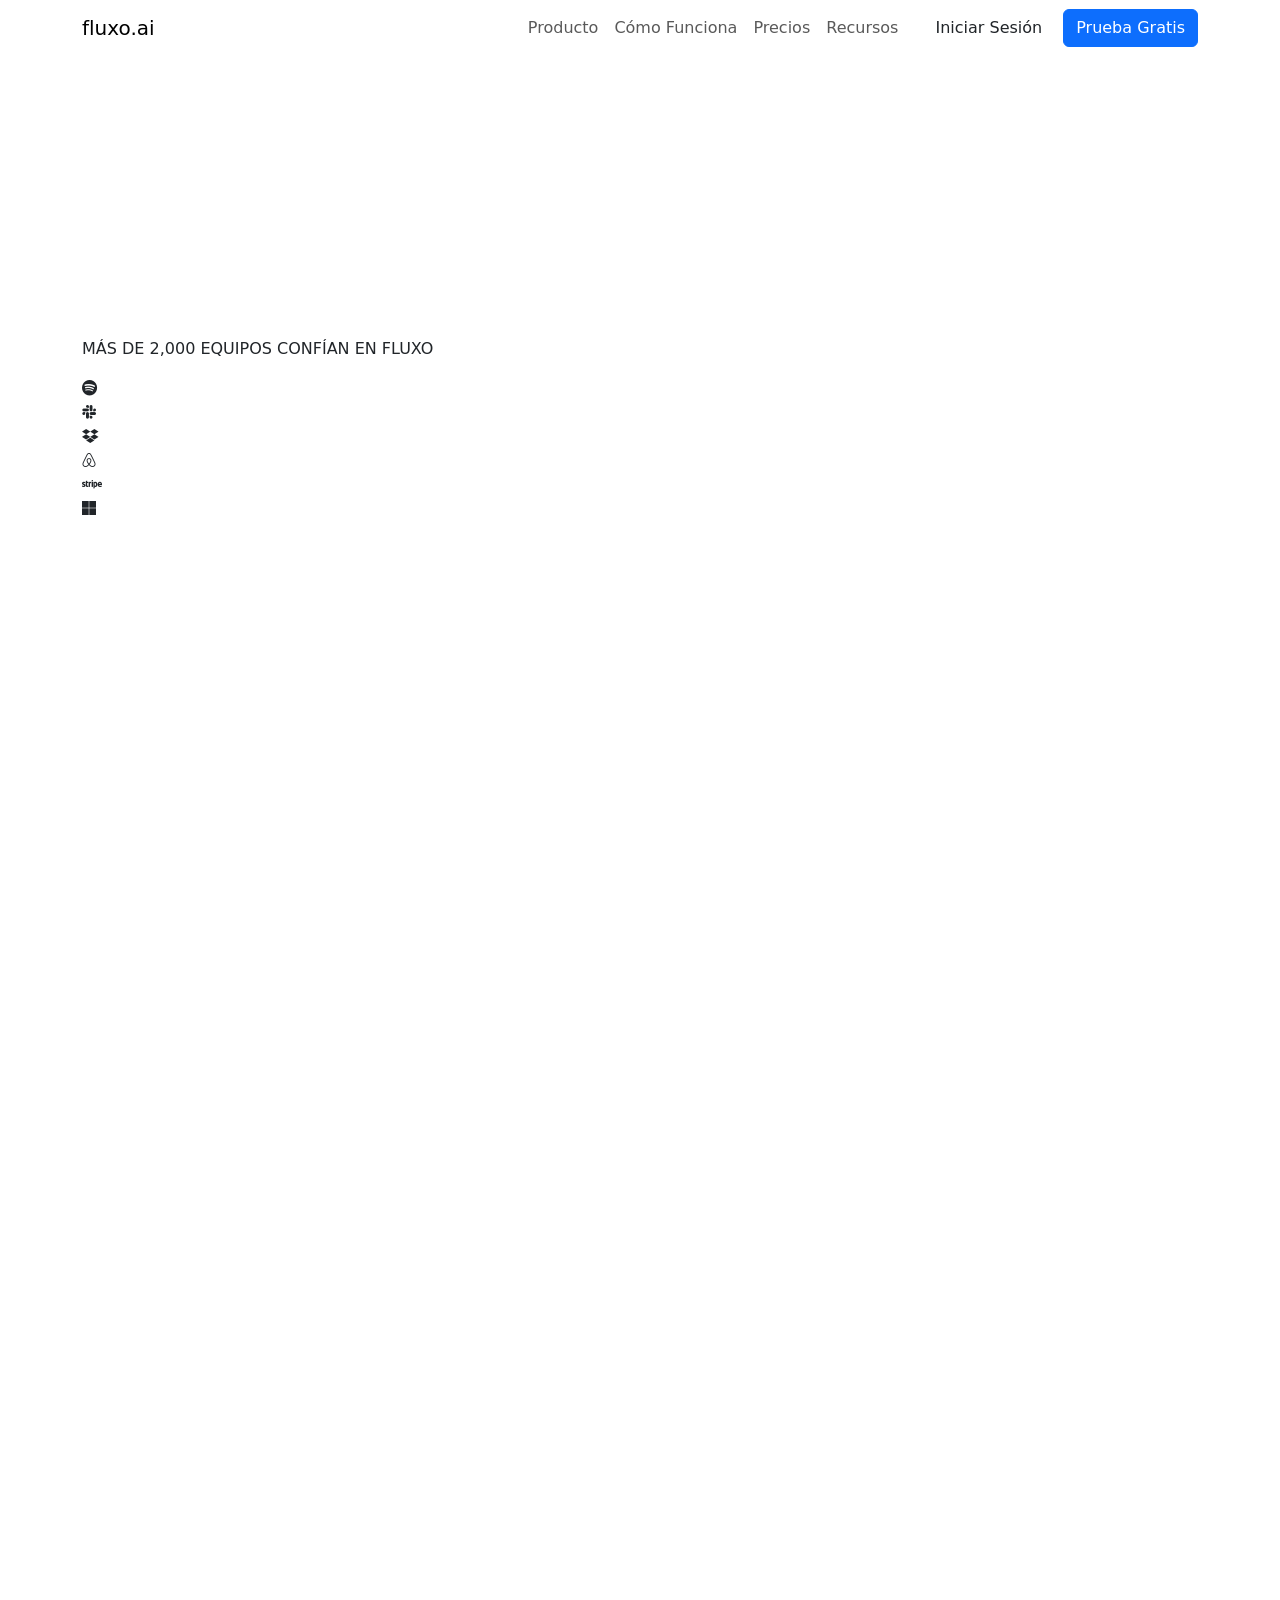
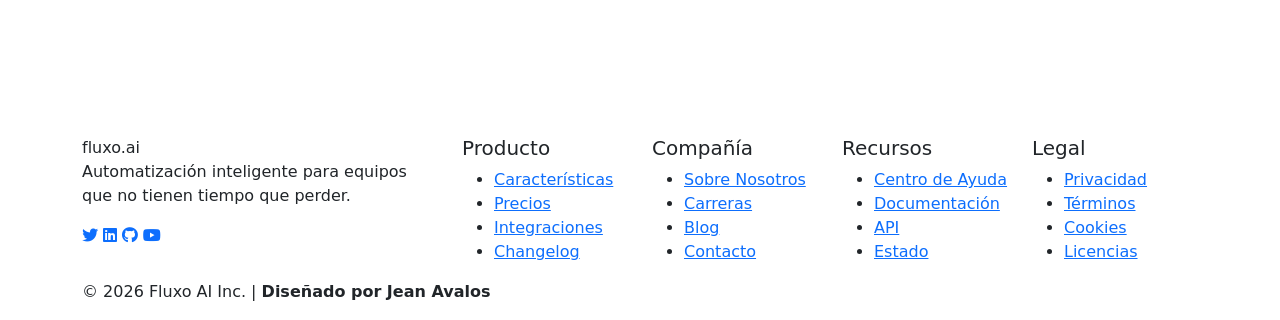
==== index.html @ 068a104c "Add files via upload" ====
<!DOCTYPE html>
<html lang="es">
<head>
    <meta charset="UTF-8">
    <meta name="viewport" content="width=device-width, initial-scale=1.0">
    <title>Fluxo AI | Automatiza tu Flujo de Trabajo con IA</title>
    
    <link rel="icon" type="image/svg+xml" href="data:image/svg+xml,<svg xmlns='http://www.w3.org/2000/svg' viewBox='0 0 100 100'><text y='.9em' font-size='90'>⚡</text></svg>">
    
    <link href="https://cdn.jsdelivr.net/npm/bootstrap@5.3.0/dist/css/bootstrap.min.css" rel="stylesheet">
    <link href="https://fonts.googleapis.com/css2?family=Inter:wght@300;400;500;600;700;800;900&display=swap" rel="stylesheet">
    <link rel="stylesheet" href="https://cdnjs.cloudflare.com/ajax/libs/font-awesome/6.4.0/css/all.min.css">
    <link href="https://unpkg.com/aos@2.3.1/dist/aos.css" rel="stylesheet">
    <link rel="stylesheet" href="css/style.css">
</head>
<body>

    <!-- Preloader -->
    <div id="preloader">
        <div class="loader-content">
            <div class="spinner"></div>
        </div>
    </div>

    <!-- Navbar -->
    <nav class="navbar navbar-expand-lg fixed-top" id="mainNav">
        <div class="container">
            <a class="navbar-brand" href="index.html">
                <span class="brand-text">fluxo</span><span class="brand-accent">.ai</span>
            </a>
            <button class="navbar-toggler" type="button" data-bs-toggle="collapse" data-bs-target="#navbarNav">
                <span class="navbar-toggler-icon"></span>
            </button>
            <div class="collapse navbar-collapse" id="navbarNav">
                <ul class="navbar-nav ms-auto align-items-lg-center">
                    <li class="nav-item"><a class="nav-link" href="#features">Producto</a></li>
                    <li class="nav-item"><a class="nav-link" href="#how-it-works">Cómo Funciona</a></li>
                    <li class="nav-item"><a class="nav-link" href="precios.html">Precios</a></li>
                    <li class="nav-item"><a class="nav-link" href="recursos.html">Recursos</a></li>
                    <li class="nav-item ms-lg-3">
                        <a class="btn btn-outline" href="#">Iniciar Sesión</a>
                    </li>
                    <li class="nav-item ms-2">
                        <a class="btn btn-primary" href="#">Prueba Gratis</a>
                    </li>
                </ul>
            </div>
        </div>
    </nav>

    <!-- Hero Section -->
    <header class="hero-section">
        <div class="container">
            <div class="row justify-content-center">
                <div class="col-lg-10 text-center">
                    <div class="badge-pill mb-4" data-aos="fade-down">
                        <i class="fas fa-sparkles me-2"></i>
                        NUEVO: Integración con ChatGPT-5
                    </div>
                    <h1 class="hero-title" data-aos="fade-up" data-aos-delay="100">
                        Tu equipo, sincronizado<br>
                        <span class="gradient-text">por Inteligencia Artificial</span>
                    </h1>
                    <p class="hero-subtitle" data-aos="fade-up" data-aos-delay="200">
                        Fluxo centraliza tus herramientas, automatiza tareas repetitivas y libera el potencial de tu equipo. Diseñado bajo el estándar de <strong>Jean Avalos</strong>.
                    </p>
                    <div class="hero-cta" data-aos="fade-up" data-aos-delay="300">
                        <a href="#" class="btn btn-primary btn-lg">
                            Prueba Gratis 14 Días
                            <i class="fas fa-arrow-right ms-2"></i>
                        </a>
                        <a href="#" class="btn btn-outline-light btn-lg ms-3">
                            <i class="fas fa-play-circle me-2"></i>
                            Ver Demo
                        </a>
                    </div>
                    
                    <!-- Dashboard Preview -->
                    <div class="dashboard-preview" data-aos="fade-up" data-aos-delay="400">
                        <div class="preview-wrapper">
                            <img src="https://images.unsplash.com/photo-1551288049-bebda4e38f71?w=1200&h=700&fit=crop" alt="Dashboard Preview" class="img-fluid">
                            <div class="preview-overlay">
                                <div class="preview-stats">
                                    <div class="stat-item" data-aos="fade-right" data-aos-delay="600">
                                        <i class="fas fa-chart-line"></i>
                                        <span>+247% Productividad</span>
                                    </div>
                                    <div class="stat-item" data-aos="fade-left" data-aos-delay="700">
                                        <i class="fas fa-clock"></i>
                                        <span>15h/semana ahorradas</span>
                                    </div>
                                </div>
                            </div>
                        </div>
                    </div>
                </div>
            </div>
        </div>
    </header>

    <!-- Trust Section -->
    <section class="trust-section">
        <div class="container">
            <p class="trust-text">MÁS DE 2,000 EQUIPOS CONFÍAN EN FLUXO</p>
            <div class="brands-grid">
                <div class="brand-item"><i class="fab fa-spotify"></i></div>
                <div class="brand-item"><i class="fab fa-slack"></i></div>
                <div class="brand-item"><i class="fab fa-dropbox"></i></div>
                <div class="brand-item"><i class="fab fa-airbnb"></i></div>
                <div class="brand-item"><i class="fab fa-stripe"></i></div>
                <div class="brand-item"><i class="fab fa-microsoft"></i></div>
            </div>
        </div>
    </section>

    <!-- Features Section -->
    <section class="features-section" id="features">
        <div class="container">
            <div class="section-header text-center">
                <div class="badge-pill mb-3" data-aos="fade-down">
                    <i class="fas fa-bolt me-2"></i>
                    CARACTERÍSTICAS
                </div>
                <h2 class="section-title" data-aos="fade-up">
                    Todo lo que necesitas para<br>
                    <span class="gradient-text">automatizar tu flujo de trabajo</span>
                </h2>
                <p class="section-subtitle" data-aos="fade-up" data-aos-delay="100">
                    Herramientas poderosas diseñadas para equipos modernos
                </p>
            </div>

            <div class="row g-4 mt-5">
                <div class="col-lg-4 col-md-6" data-aos="fade-up" data-aos-delay="100">
                    <div class="feature-card">
                        <div class="feature-icon gradient-1">
                            <i class="fas fa-brain"></i>
                        </div>
                        <h3>IA Inteligente</h3>
                        <p>Automatización basada en aprendizaje automático que se adapta a tu forma de trabajar.</p>
                    </div>
                </div>

                <div class="col-lg-4 col-md-6" data-aos="fade-up" data-aos-delay="200">
                    <div class="feature-card">
                        <div class="feature-icon gradient-2">
                            <i class="fas fa-plug"></i>
                        </div>
                        <h3>Integraciones Sin Límites</h3>
                        <p>Conecta con más de 500 herramientas que tu equipo ya usa a diario.</p>
                    </div>
                </div>

                <div class="col-lg-4 col-md-6" data-aos="fade-up" data-aos-delay="300">
                    <div class="feature-card">
                        <div class="feature-icon gradient-3">
                            <i class="fas fa-shield-halved"></i>
                        </div>
                        <h3>Seguridad Empresarial</h3>
                        <p>Encriptación de nivel bancario y cumplimiento total con GDPR y SOC 2.</p>
                    </div>
                </div>

                <div class="col-lg-4 col-md-6" data-aos="fade-up" data-aos-delay="100">
                    <div class="feature-card">
                        <div class="feature-icon gradient-4">
                            <i class="fas fa-chart-pie"></i>
                        </div>
                        <h3>Analytics en Tiempo Real</h3>
                        <p>Dashboards intuitivos con métricas que realmente importan para tu negocio.</p>
                    </div>
                </div>

                <div class="col-lg-4 col-md-6" data-aos="fade-up" data-aos-delay="200">
                    <div class="feature-card">
                        <div class="feature-icon gradient-5">
                            <i class="fas fa-users"></i>
                        </div>
                        <h3>Colaboración Fluida</h3>
                        <p>Trabaja en equipo sin fricción con herramientas de comunicación integradas.</p>
                    </div>
                </div>

                <div class="col-lg-4 col-md-6" data-aos="fade-up" data-aos-delay="300">
                    <div class="feature-card">
                        <div class="feature-icon gradient-6">
                            <i class="fas fa-rocket"></i>
                        </div>
                        <h3>Escalabilidad Total</h3>
                        <p>Desde startups hasta empresas Fortune 500, Fluxo crece contigo.</p>
                    </div>
                </div>
            </div>
        </div>
    </section>

    <!-- How It Works Section -->
    <section class="how-it-works-section" id="how-it-works">
        <div class="container">
            <div class="section-header text-center">
                <div class="badge-pill mb-3" data-aos="fade-down">
                    <i class="fas fa-lightbulb me-2"></i>
                    CÓMO FUNCIONA
                </div>
                <h2 class="section-title" data-aos="fade-up">
                    Empieza a automatizar en
                    <span class="gradient-text">3 simples pasos</span>
                </h2>
            </div>

            <div class="row align-items-center mt-5">
                <div class="col-lg-6 mb-5 mb-lg-0" data-aos="fade-right">
                    <div class="steps-container">
                        <div class="step-item active">
                            <div class="step-number">01</div>
                            <div class="step-content">
                                <h3>Conecta tus herramientas</h3>
                                <p>Integra todas tus aplicaciones favoritas en minutos. Sin código, sin complicaciones.</p>
                            </div>
                        </div>

                        <div class="step-item">
                            <div class="step-number">02</div>
                            <div class="step-content">
                                <h3>Configura automatizaciones</h3>
                                <p>Usa nuestra IA para crear flujos de trabajo inteligentes o elige plantillas prediseñadas.</p>
                            </div>
                        </div>

                        <div class="step-item">
                            <div class="step-number">03</div>
                            <div class="step-content">
                                <h3>Deja que Fluxo trabaje</h3>
                                <p>Relájate mientras Fluxo maneja tareas repetitivas y optimiza tu productividad.</p>
                            </div>
                        </div>
                    </div>
                </div>

                <div class="col-lg-6" data-aos="fade-left">
                    <div class="workflow-visual">
                        <img src="https://images.unsplash.com/photo-1460925895917-afdab827c52f?w=800&h=600&fit=crop" alt="Workflow" class="img-fluid">
                        <div class="workflow-badge">
                            <i class="fas fa-check-circle"></i>
                            <span>Configuración en 5 minutos</span>
                        </div>
                    </div>
                </div>
            </div>
        </div>
    </section>

    <!-- Stats Section -->
    <section class="stats-section">
        <div class="container">
            <div class="row text-center g-4">
                <div class="col-lg-3 col-md-6" data-aos="fade-up" data-aos-delay="100">
                    <div class="stat-box">
                        <h2 class="stat-number" data-count="2000">0</h2>
                        <p class="stat-label">Equipos Activos</p>
                    </div>
                </div>
                <div class="col-lg-3 col-md-6" data-aos="fade-up" data-aos-delay="200">
                    <div class="stat-box">
                        <h2 class="stat-number" data-count="500">0</h2>
                        <p class="stat-label">Integraciones</p>
                    </div>
                </div>
                <div class="col-lg-3 col-md-6" data-aos="fade-up" data-aos-delay="300">
                    <div class="stat-box">
                        <h2 class="stat-number" data-count="15">0</h2>
                        <p class="stat-label">Horas Ahorradas/Semana</p>
                    </div>
                </div>
                <div class="col-lg-3 col-md-6" data-aos="fade-up" data-aos-delay="400">
                    <div class="stat-box">
                        <h2 class="stat-number" data-count="99">0</h2>
                        <p class="stat-label">% Satisfacción</p>
                    </div>
                </div>
            </div>
        </div>
    </section>

    <!-- CTA Section -->
    <section class="cta-section">
        <div class="container">
            <div class="cta-box" data-aos="zoom-in">
                <div class="row align-items-center">
                    <div class="col-lg-8">
                        <h2 class="cta-title">¿Listo para transformar tu flujo de trabajo?</h2>
                        <p class="cta-subtitle">Únete a miles de equipos que ya están ahorrando tiempo con Fluxo AI</p>
                    </div>
                    <div class="col-lg-4 text-lg-end">
                        <a href="#" class="btn btn-light btn-lg">
                            Comenzar Ahora
                            <i class="fas fa-arrow-right ms-2"></i>
                        </a>
                    </div>
                </div>
            </div>
        </div>
    </section>

    <!-- Footer -->
    <footer class="footer">
        <div class="container">
            <div class="row g-4">
                <div class="col-lg-4">
                    <div class="footer-brand">
                        <span class="brand-text">fluxo</span><span class="brand-accent">.ai</span>
                    </div>
                    <p class="footer-desc">Automatización inteligente para equipos que no tienen tiempo que perder.</p>
                    <div class="social-links">
                        <a href="#"><i class="fab fa-twitter"></i></a>
                        <a href="#"><i class="fab fa-linkedin"></i></a>
                        <a href="#"><i class="fab fa-github"></i></a>
                        <a href="#"><i class="fab fa-youtube"></i></a>
                    </div>
                </div>

                <div class="col-lg-2 col-md-4">
                    <h5 class="footer-title">Producto</h5>
                    <ul class="footer-links">
                        <li><a href="#features">Características</a></li>
                        <li><a href="precios.html">Precios</a></li>
                        <li><a href="#">Integraciones</a></li>
                        <li><a href="#">Changelog</a></li>
                    </ul>
                </div>

                <div class="col-lg-2 col-md-4">
                    <h5 class="footer-title">Compañía</h5>
                    <ul class="footer-links">
                        <li><a href="#">Sobre Nosotros</a></li>
                        <li><a href="#">Carreras</a></li>
                        <li><a href="#">Blog</a></li>
                        <li><a href="#">Contacto</a></li>
                    </ul>
                </div>

                <div class="col-lg-2 col-md-4">
                    <h5 class="footer-title">Recursos</h5>
                    <ul class="footer-links">
                        <li><a href="recursos.html">Centro de Ayuda</a></li>
                        <li><a href="#">Documentación</a></li>
                        <li><a href="#">API</a></li>
                        <li><a href="#">Estado</a></li>
                    </ul>
                </div>

                <div class="col-lg-2 col-md-4">
                    <h5 class="footer-title">Legal</h5>
                    <ul class="footer-links">
                        <li><a href="#">Privacidad</a></li>
                        <li><a href="#">Términos</a></li>
                        <li><a href="#">Cookies</a></li>
                        <li><a href="#">Licencias</a></li>
                    </ul>
                </div>
            </div>

            <div class="footer-bottom">
                <p>&copy; 2026 Fluxo AI Inc. | <strong>Diseñado por Jean Avalos</strong></p>
            </div>
        </div>
    </footer>

    <!-- Scripts -->
    <script src="https://cdn.jsdelivr.net/npm/bootstrap@5.3.0/dist/js/bootstrap.bundle.min.js"></script>
    <script src="https://unpkg.com/aos@2.3.1/dist/aos.js"></script>
    <script src="js/main.js"></script>
</body>
</html>
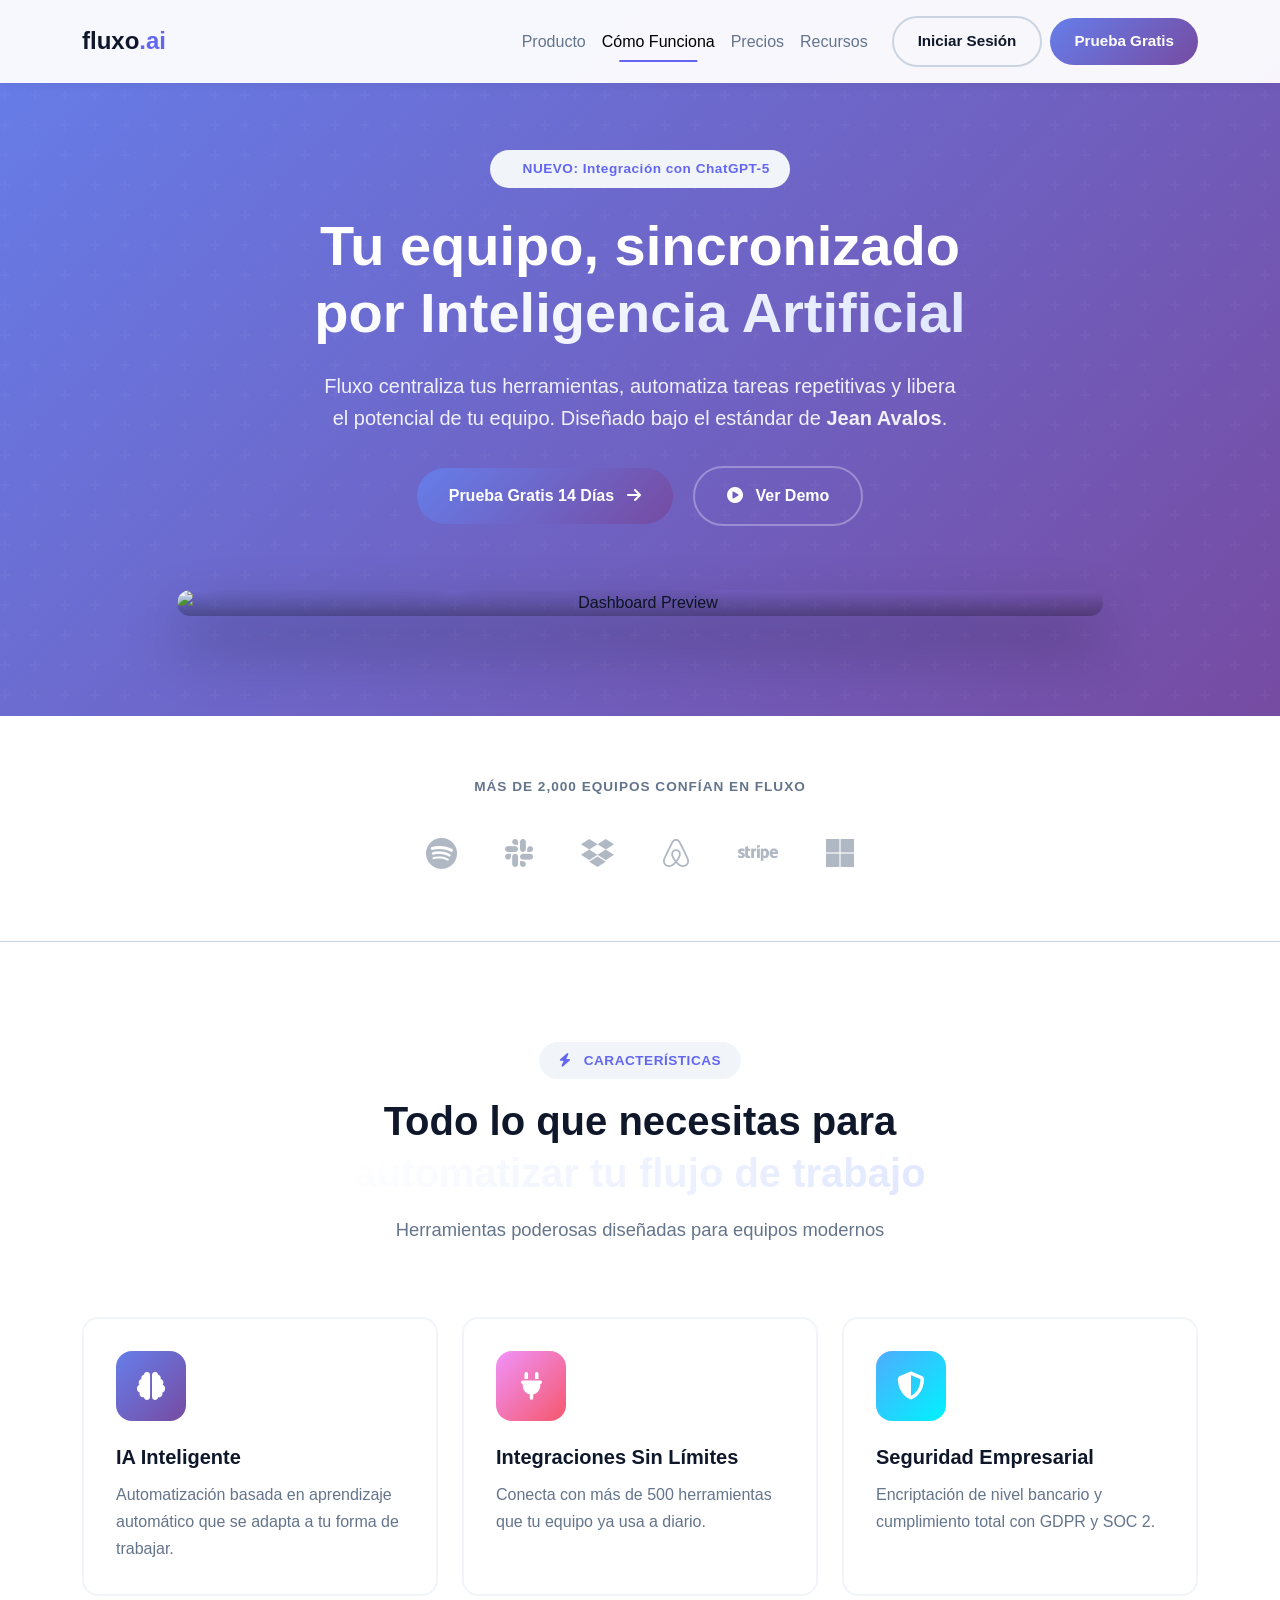
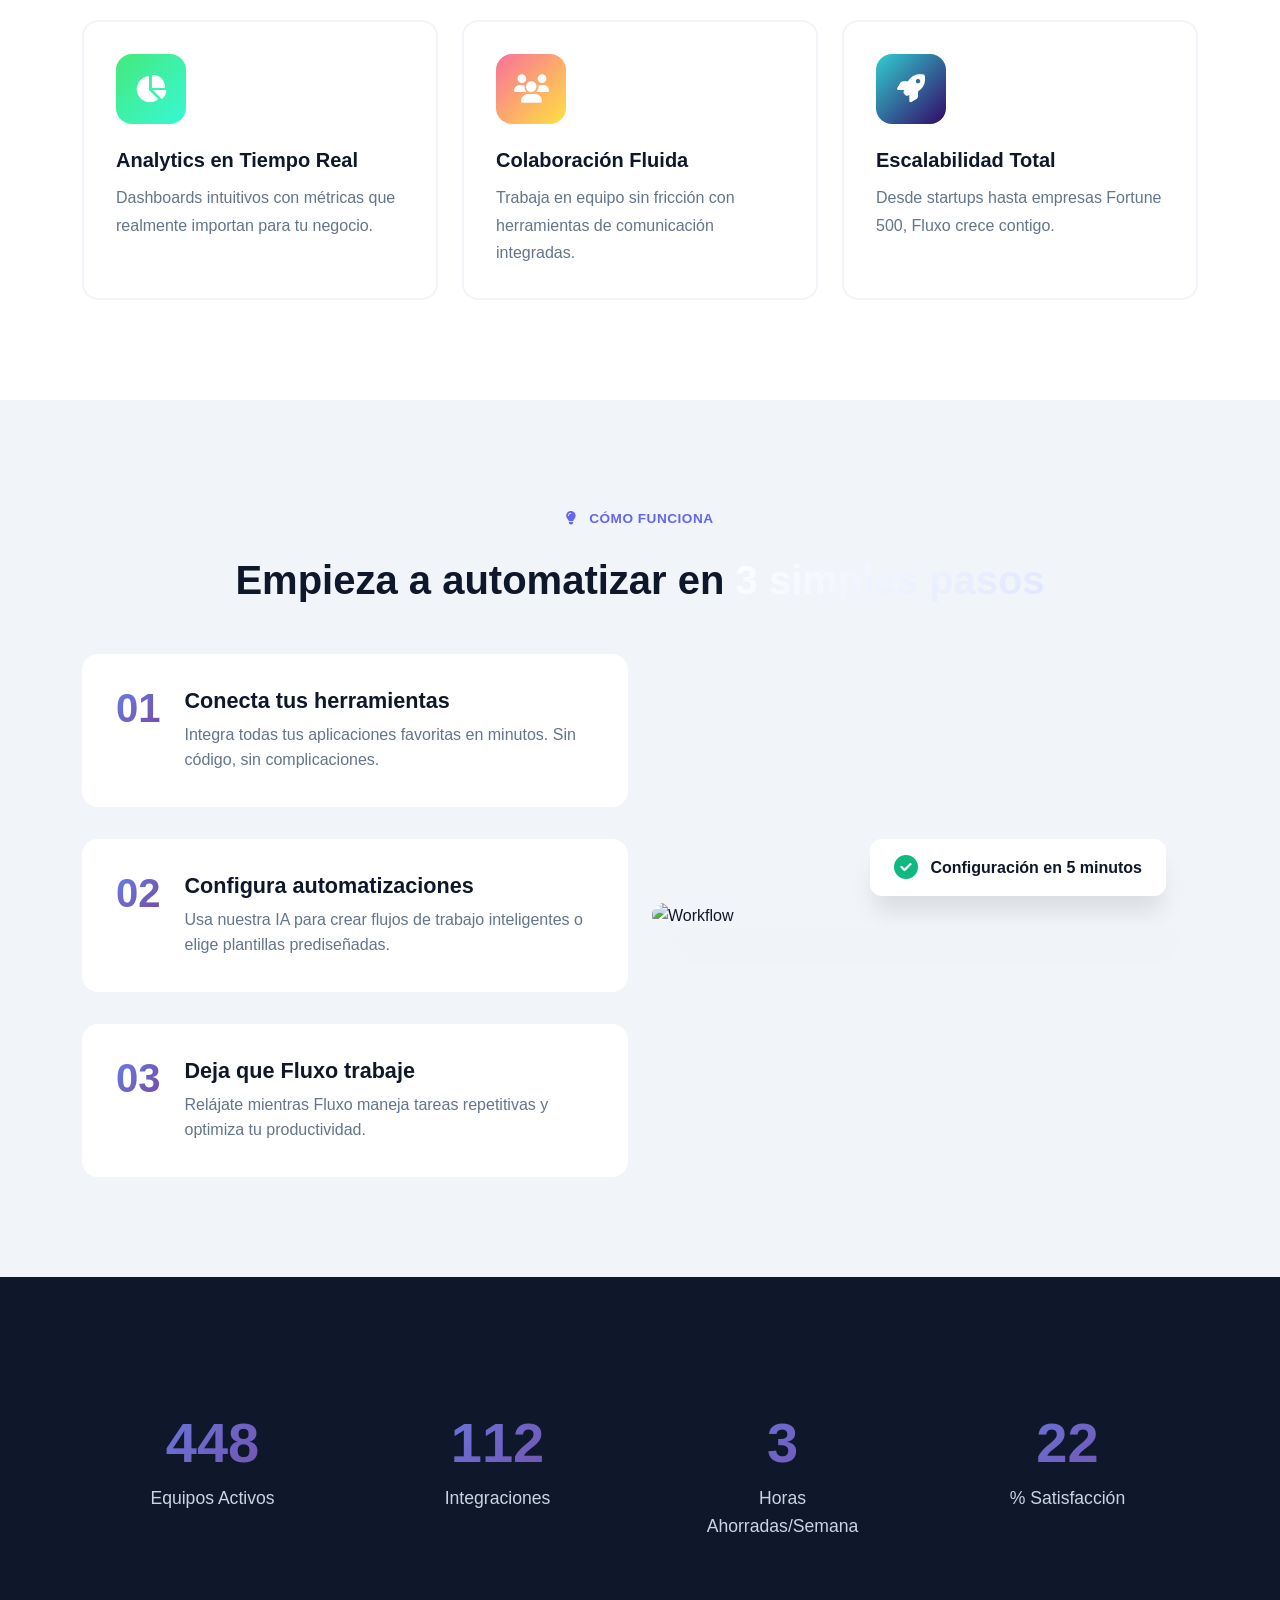
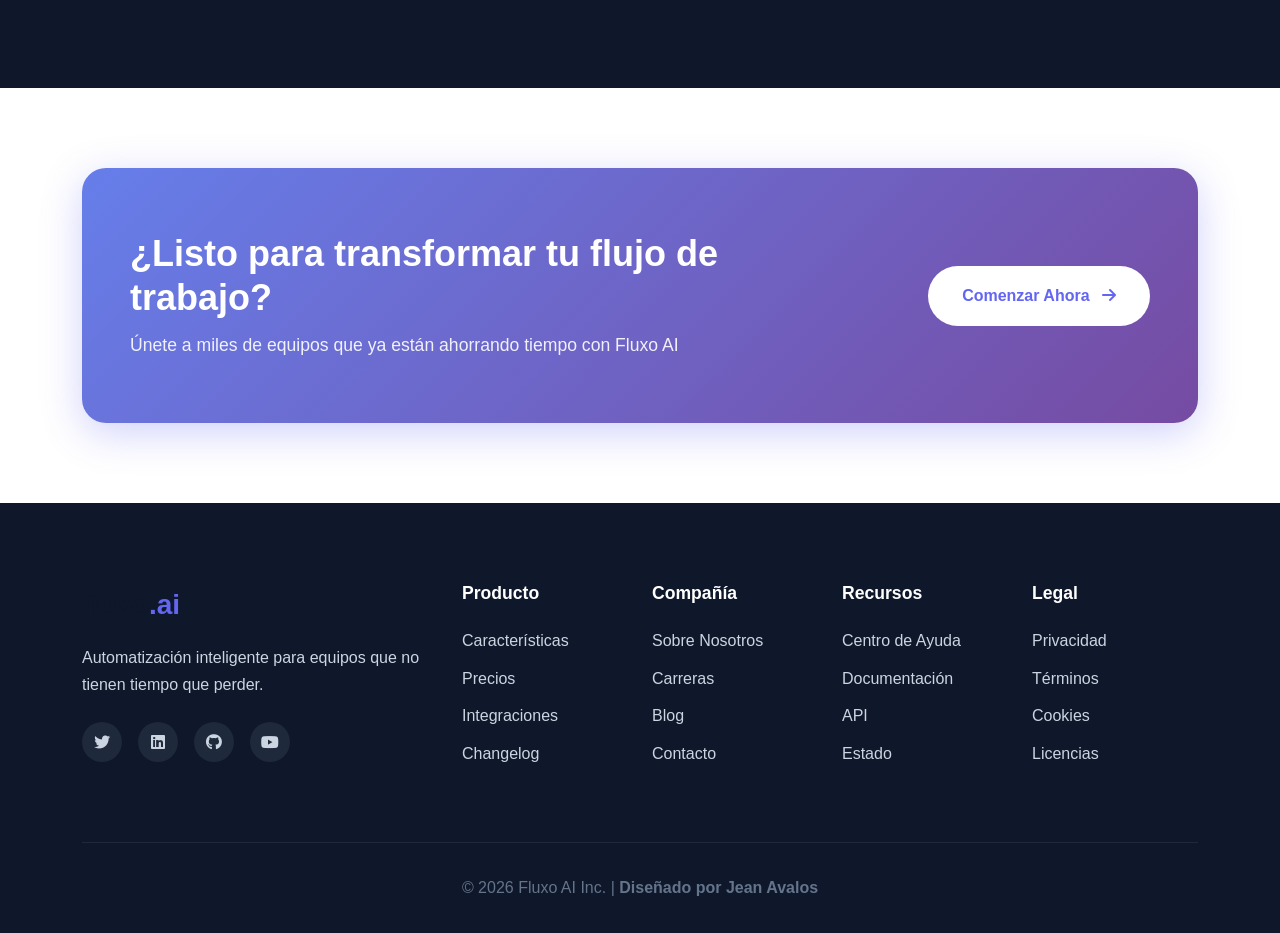
==== commit 09fba3f2: "Update index.html" ====
--- a/index.html
+++ b/index.html
@@ -11,7 +11,7 @@
     <link href="https://fonts.googleapis.com/css2?family=Inter:wght@300;400;500;600;700;800;900&display=swap" rel="stylesheet">
     <link rel="stylesheet" href="https://cdnjs.cloudflare.com/ajax/libs/font-awesome/6.4.0/css/all.min.css">
     <link href="https://unpkg.com/aos@2.3.1/dist/aos.css" rel="stylesheet">
-    <link rel="stylesheet" href="css/style.css">
+    <link rel="stylesheet" href="style.css">
 </head>
 <body>
 
@@ -369,6 +369,7 @@
     <!-- Scripts -->
     <script src="https://cdn.jsdelivr.net/npm/bootstrap@5.3.0/dist/js/bootstrap.bundle.min.js"></script>
     <script src="https://unpkg.com/aos@2.3.1/dist/aos.js"></script>
-    <script src="js/main.js"></script>
+    <script src="main.js"></script>
 </body>
-</html>+
+</html>
--- a/style.css
+++ b/style.css
@@ -0,0 +1,1296 @@
+/* =================================
+   FLUXO AI - MODERN SAAS DESIGN
+   Designed by Jean Avalos
+   ================================= */
+
+/* ============ ROOT VARIABLES ============ */
+:root {
+    /* Primary Colors */
+    --primary: #6366f1;
+    --primary-dark: #4f46e5;
+    --primary-light: #818cf8;
+    
+    /* Accent Colors */
+    --accent: #8b5cf6;
+    --accent-light: #a78bfa;
+    
+    /* Neutral Colors */
+    --dark: #0f172a;
+    --dark-light: #1e293b;
+    --gray: #64748b;
+    --gray-light: #cbd5e1;
+    --light: #f1f5f9;
+    --white: #ffffff;
+    
+    /* Gradient Colors */
+    --gradient-1: linear-gradient(135deg, #667eea 0%, #764ba2 100%);
+    --gradient-2: linear-gradient(135deg, #f093fb 0%, #f5576c 100%);
+    --gradient-3: linear-gradient(135deg, #4facfe 0%, #00f2fe 100%);
+    --gradient-4: linear-gradient(135deg, #43e97b 0%, #38f9d7 100%);
+    --gradient-5: linear-gradient(135deg, #fa709a 0%, #fee140 100%);
+    --gradient-6: linear-gradient(135deg, #30cfd0 0%, #330867 100%);
+    --gradient-primary: linear-gradient(135deg, #667eea 0%, #764ba2 100%);
+    
+    /* Shadows */
+    --shadow-sm: 0 1px 2px 0 rgba(0, 0, 0, 0.05);
+    --shadow: 0 4px 6px -1px rgba(0, 0, 0, 0.1);
+    --shadow-md: 0 10px 15px -3px rgba(0, 0, 0, 0.1);
+    --shadow-lg: 0 20px 25px -5px rgba(0, 0, 0, 0.1);
+    --shadow-xl: 0 25px 50px -12px rgba(0, 0, 0, 0.25);
+    --shadow-blue: 0 10px 40px rgba(99, 102, 241, 0.3);
+    
+    /* Spacing */
+    --section-padding: 100px 0;
+    
+    /* Typography */
+    --font-primary: 'Inter', -apple-system, BlinkMacSystemFont, sans-serif;
+}
+
+/* ============ GLOBAL STYLES ============ */
+* {
+    margin: 0;
+    padding: 0;
+    box-sizing: border-box;
+}
+
+html {
+    scroll-behavior: smooth;
+    overflow-x: hidden;
+}
+
+body {
+    font-family: var(--font-primary);
+    font-size: 16px;
+    line-height: 1.6;
+    color: var(--dark);
+    background-color: var(--white);
+    overflow-x: hidden;
+}
+
+img {
+    max-width: 100%;
+    height: auto;
+    display: block;
+}
+
+a {
+    text-decoration: none;
+    transition: all 0.3s ease;
+}
+
+/* ============ PRELOADER ============ */
+#preloader {
+    position: fixed;
+    top: 0;
+    left: 0;
+    right: 0;
+    bottom: 0;
+    background: var(--white);
+    z-index: 9999;
+    display: flex;
+    align-items: center;
+    justify-content: center;
+}
+
+.loader-content {
+    text-align: center;
+}
+
+.spinner {
+    width: 50px;
+    height: 50px;
+    border: 4px solid var(--light);
+    border-top-color: var(--primary);
+    border-radius: 50%;
+    animation: spin 0.8s linear infinite;
+}
+
+@keyframes spin {
+    to { transform: rotate(360deg); }
+}
+
+/* ============ NAVBAR ============ */
+.navbar {
+    background: rgba(255, 255, 255, 0.95);
+    backdrop-filter: blur(10px);
+    padding: 1rem 0;
+    transition: all 0.3s ease;
+    box-shadow: 0 2px 10px rgba(0, 0, 0, 0.05);
+}
+
+.navbar.scrolled {
+    box-shadow: var(--shadow-md);
+}
+
+.navbar-brand {
+    font-size: 1.5rem;
+    font-weight: 800;
+    color: var(--dark);
+    transition: all 0.3s ease;
+}
+
+.brand-text {
+    color: var(--dark);
+}
+
+.brand-accent {
+    color: var(--primary);
+}
+
+.navbar-brand:hover {
+    transform: translateY(-2px);
+}
+
+.navbar-toggler {
+    border: none;
+    padding: 0.5rem;
+}
+
+.navbar-toggler:focus {
+    box-shadow: none;
+}
+
+.navbar-toggler-icon {
+    background-image: url("data:image/svg+xml,%3csvg xmlns='http://www.w3.org/2000/svg' viewBox='0 0 30 30'%3e%3cpath stroke='rgba(15, 23, 42, 1)' stroke-linecap='round' stroke-miterlimit='10' stroke-width='2' d='M4 7h22M4 15h22M4 23h22'/%3e%3c/svg%3e");
+}
+
+.nav-link {
+    color: var(--gray);
+    font-weight: 500;
+    padding: 0.5rem 1rem;
+    transition: all 0.3s ease;
+    position: relative;
+}
+
+.nav-link:hover,
+.nav-link.active {
+    color: var(--primary);
+}
+
+.nav-link::after {
+    content: '';
+    position: absolute;
+    bottom: 0;
+    left: 50%;
+    transform: translateX(-50%);
+    width: 0;
+    height: 2px;
+    background: var(--primary);
+    transition: width 0.3s ease;
+}
+
+.nav-link:hover::after,
+.nav-link.active::after {
+    width: 60%;
+}
+
+/* ============ BUTTONS ============ */
+.btn {
+    font-weight: 600;
+    padding: 0.75rem 1.5rem;
+    border-radius: 50px;
+    transition: all 0.3s ease;
+    border: 2px solid transparent;
+    font-size: 0.95rem;
+    text-transform: none;
+}
+
+.btn-primary {
+    background: var(--gradient-primary);
+    color: var(--white);
+    border: none;
+}
+
+.btn-primary:hover {
+    transform: translateY(-2px);
+    box-shadow: var(--shadow-blue);
+    color: var(--white);
+}
+
+.btn-outline {
+    background: transparent;
+    color: var(--dark);
+    border: 2px solid var(--gray-light);
+}
+
+.btn-outline:hover {
+    background: var(--dark);
+    color: var(--white);
+    border-color: var(--dark);
+}
+
+.btn-outline-primary {
+    background: transparent;
+    color: var(--primary);
+    border: 2px solid var(--primary);
+}
+
+.btn-outline-primary:hover {
+    background: var(--primary);
+    color: var(--white);
+    transform: translateY(-2px);
+}
+
+.btn-outline-light {
+    background: transparent;
+    color: var(--white);
+    border: 2px solid rgba(255, 255, 255, 0.3);
+}
+
+.btn-outline-light:hover {
+    background: var(--white);
+    color: var(--primary);
+    border-color: var(--white);
+}
+
+.btn-light {
+    background: var(--white);
+    color: var(--primary);
+}
+
+.btn-light:hover {
+    transform: translateY(-2px);
+    box-shadow: var(--shadow-lg);
+    color: var(--primary);
+}
+
+.btn-lg {
+    padding: 1rem 2rem;
+    font-size: 1rem;
+}
+
+.btn-block {
+    width: 100%;
+}
+
+/* ============ BADGE & PILLS ============ */
+.badge-pill {
+    display: inline-block;
+    padding: 0.5rem 1.25rem;
+    background: var(--light);
+    color: var(--primary);
+    border-radius: 50px;
+    font-size: 0.85rem;
+    font-weight: 600;
+    letter-spacing: 0.5px;
+}
+
+/* ============ HERO SECTION ============ */
+.hero-section {
+    padding: 150px 0 100px;
+    background: linear-gradient(135deg, #667eea 0%, #764ba2 100%);
+    position: relative;
+    overflow: hidden;
+}
+
+.hero-section::before {
+    content: '';
+    position: absolute;
+    top: 0;
+    left: 0;
+    right: 0;
+    bottom: 0;
+    background: url("data:image/svg+xml,%3Csvg width='60' height='60' viewBox='0 0 60 60' xmlns='http://www.w3.org/2000/svg'%3E%3Cg fill='none' fill-rule='evenodd'%3E%3Cg fill='%23ffffff' fill-opacity='0.05'%3E%3Cpath d='M36 34v-4h-2v4h-4v2h4v4h2v-4h4v-2h-4zm0-30V0h-2v4h-4v2h4v4h2V6h4V4h-4zM6 34v-4H4v4H0v2h4v4h2v-4h4v-2H6zM6 4V0H4v4H0v2h4v4h2V6h4V4H6z'/%3E%3C/g%3E%3C/g%3E%3C/svg%3E");
+    opacity: 0.5;
+}
+
+.hero-section .container {
+    position: relative;
+    z-index: 1;
+}
+
+.hero-title {
+    font-size: 3.5rem;
+    font-weight: 900;
+    line-height: 1.2;
+    color: var(--white);
+    margin-bottom: 1.5rem;
+}
+
+.gradient-text {
+    background: linear-gradient(135deg, #fff 0%, #e0e7ff 100%);
+    -webkit-background-clip: text;
+    -webkit-text-fill-color: transparent;
+    background-clip: text;
+}
+
+.hero-subtitle {
+    font-size: 1.25rem;
+    color: rgba(255, 255, 255, 0.9);
+    margin-bottom: 2rem;
+    max-width: 650px;
+    margin-left: auto;
+    margin-right: auto;
+}
+
+.hero-cta {
+    margin-bottom: 4rem;
+}
+
+.dashboard-preview {
+    margin-top: 4rem;
+}
+
+.preview-wrapper {
+    position: relative;
+    border-radius: 20px;
+    overflow: hidden;
+    box-shadow: 0 30px 60px rgba(0, 0, 0, 0.3);
+}
+
+.preview-wrapper img {
+    width: 100%;
+    display: block;
+    border-radius: 20px;
+}
+
+.preview-overlay {
+    position: absolute;
+    top: 0;
+    left: 0;
+    right: 0;
+    bottom: 0;
+    background: linear-gradient(to bottom, transparent 0%, rgba(0, 0, 0, 0.3) 100%);
+}
+
+.preview-stats {
+    position: absolute;
+    bottom: 2rem;
+    left: 2rem;
+    right: 2rem;
+    display: flex;
+    gap: 1rem;
+    flex-wrap: wrap;
+}
+
+.stat-item {
+    background: rgba(255, 255, 255, 0.95);
+    backdrop-filter: blur(10px);
+    padding: 1rem 1.5rem;
+    border-radius: 12px;
+    display: flex;
+    align-items: center;
+    gap: 0.75rem;
+    box-shadow: var(--shadow-md);
+}
+
+.stat-item i {
+    color: var(--primary);
+    font-size: 1.5rem;
+}
+
+.stat-item span {
+    font-weight: 600;
+    color: var(--dark);
+    font-size: 0.95rem;
+}
+
+/* ============ TRUST SECTION ============ */
+.trust-section {
+    padding: 60px 0;
+    background: var(--white);
+    border-bottom: 1px solid var(--gray-light);
+}
+
+.trust-text {
+    text-align: center;
+    font-size: 0.85rem;
+    font-weight: 600;
+    letter-spacing: 1px;
+    color: var(--gray);
+    margin-bottom: 2rem;
+}
+
+.brands-grid {
+    display: flex;
+    justify-content: center;
+    align-items: center;
+    gap: 3rem;
+    flex-wrap: wrap;
+}
+
+.brand-item {
+    font-size: 2rem;
+    color: var(--gray);
+    opacity: 0.5;
+    transition: all 0.3s ease;
+}
+
+.brand-item:hover {
+    opacity: 1;
+    transform: scale(1.1);
+}
+
+/* ============ SECTION HEADERS ============ */
+.section-header {
+    margin-bottom: 3rem;
+}
+
+.section-title {
+    font-size: 2.5rem;
+    font-weight: 800;
+    line-height: 1.3;
+    color: var(--dark);
+    margin-bottom: 1rem;
+}
+
+.section-subtitle {
+    font-size: 1.15rem;
+    color: var(--gray);
+    max-width: 600px;
+    margin: 0 auto;
+}
+
+/* ============ FEATURES SECTION ============ */
+.features-section {
+    padding: var(--section-padding);
+    background: var(--white);
+}
+
+.feature-card {
+    background: var(--white);
+    padding: 2rem;
+    border-radius: 16px;
+    border: 2px solid var(--light);
+    transition: all 0.3s ease;
+    height: 100%;
+}
+
+.feature-card:hover {
+    transform: translateY(-5px);
+    box-shadow: var(--shadow-lg);
+    border-color: var(--primary);
+}
+
+.feature-icon {
+    width: 70px;
+    height: 70px;
+    border-radius: 16px;
+    display: flex;
+    align-items: center;
+    justify-content: center;
+    margin-bottom: 1.5rem;
+    font-size: 1.75rem;
+    color: var(--white);
+}
+
+.gradient-1 { background: var(--gradient-1); }
+.gradient-2 { background: var(--gradient-2); }
+.gradient-3 { background: var(--gradient-3); }
+.gradient-4 { background: var(--gradient-4); }
+.gradient-5 { background: var(--gradient-5); }
+.gradient-6 { background: var(--gradient-6); }
+
+.feature-card h3 {
+    font-size: 1.25rem;
+    font-weight: 700;
+    color: var(--dark);
+    margin-bottom: 0.75rem;
+}
+
+.feature-card p {
+    color: var(--gray);
+    margin: 0;
+    line-height: 1.7;
+}
+
+/* ============ HOW IT WORKS SECTION ============ */
+.how-it-works-section {
+    padding: var(--section-padding);
+    background: var(--light);
+}
+
+.steps-container {
+    display: flex;
+    flex-direction: column;
+    gap: 2rem;
+}
+
+.step-item {
+    display: flex;
+    gap: 1.5rem;
+    align-items: flex-start;
+    padding: 2rem;
+    background: var(--white);
+    border-radius: 16px;
+    transition: all 0.3s ease;
+    border: 2px solid transparent;
+}
+
+.step-item:hover {
+    transform: translateX(10px);
+    box-shadow: var(--shadow-md);
+    border-color: var(--primary);
+}
+
+.step-number {
+    font-size: 2.5rem;
+    font-weight: 900;
+    background: var(--gradient-primary);
+    -webkit-background-clip: text;
+    -webkit-text-fill-color: transparent;
+    background-clip: text;
+    line-height: 1;
+    flex-shrink: 0;
+}
+
+.step-content h3 {
+    font-size: 1.35rem;
+    font-weight: 700;
+    color: var(--dark);
+    margin-bottom: 0.5rem;
+}
+
+.step-content p {
+    color: var(--gray);
+    margin: 0;
+}
+
+.workflow-visual {
+    position: relative;
+}
+
+.workflow-visual img {
+    border-radius: 20px;
+    box-shadow: var(--shadow-xl);
+}
+
+.workflow-badge {
+    position: absolute;
+    bottom: 2rem;
+    right: 2rem;
+    background: var(--white);
+    padding: 1rem 1.5rem;
+    border-radius: 12px;
+    box-shadow: var(--shadow-lg);
+    display: flex;
+    align-items: center;
+    gap: 0.75rem;
+}
+
+.workflow-badge i {
+    color: #10b981;
+    font-size: 1.5rem;
+}
+
+.workflow-badge span {
+    font-weight: 600;
+    color: var(--dark);
+}
+
+/* ============ STATS SECTION ============ */
+.stats-section {
+    padding: var(--section-padding);
+    background: var(--dark);
+}
+
+.stat-box {
+    padding: 2rem;
+}
+
+.stat-number {
+    font-size: 3.5rem;
+    font-weight: 900;
+    background: var(--gradient-primary);
+    -webkit-background-clip: text;
+    -webkit-text-fill-color: transparent;
+    background-clip: text;
+    margin-bottom: 0.5rem;
+}
+
+.stat-label {
+    color: var(--gray-light);
+    font-size: 1.1rem;
+    font-weight: 500;
+}
+
+/* ============ CTA SECTION ============ */
+.cta-section {
+    padding: 80px 0;
+    background: var(--white);
+}
+
+.cta-box {
+    background: var(--gradient-primary);
+    padding: 4rem 3rem;
+    border-radius: 24px;
+    box-shadow: var(--shadow-blue);
+}
+
+.cta-title {
+    font-size: 2.25rem;
+    font-weight: 800;
+    color: var(--white);
+    margin-bottom: 0.75rem;
+}
+
+.cta-subtitle {
+    font-size: 1.1rem;
+    color: rgba(255, 255, 255, 0.9);
+    margin: 0;
+}
+
+/* ============ PRICING SECTIONS ============ */
+.pricing-hero {
+    padding: 150px 0 80px;
+    background: var(--light);
+}
+
+.billing-toggle {
+    display: inline-flex;
+    align-items: center;
+    gap: 1rem;
+    background: var(--white);
+    padding: 0.5rem;
+    border-radius: 50px;
+    box-shadow: var(--shadow);
+}
+
+.billing-label {
+    font-weight: 600;
+    color: var(--dark);
+    padding: 0 1rem;
+}
+
+.toggle-switch {
+    position: relative;
+    display: inline-block;
+    width: 60px;
+    height: 34px;
+    margin: 0;
+}
+
+.toggle-switch input {
+    opacity: 0;
+    width: 0;
+    height: 0;
+}
+
+.toggle-slider {
+    position: absolute;
+    cursor: pointer;
+    top: 0;
+    left: 0;
+    right: 0;
+    bottom: 0;
+    background: var(--gray-light);
+    transition: 0.4s;
+    border-radius: 34px;
+}
+
+.toggle-slider:before {
+    position: absolute;
+    content: "";
+    height: 26px;
+    width: 26px;
+    left: 4px;
+    bottom: 4px;
+    background: var(--white);
+    transition: 0.4s;
+    border-radius: 50%;
+}
+
+input:checked + .toggle-slider {
+    background: var(--primary);
+}
+
+input:checked + .toggle-slider:before {
+    transform: translateX(26px);
+}
+
+.save-badge {
+    background: #10b981;
+    color: var(--white);
+    padding: 0.25rem 0.75rem;
+    border-radius: 20px;
+    font-size: 0.75rem;
+    margin-left: 0.5rem;
+}
+
+.pricing-section {
+    padding: 60px 0 100px;
+    background: var(--light);
+}
+
+.pricing-card {
+    background: var(--white);
+    border-radius: 20px;
+    padding: 2.5rem;
+    border: 2px solid var(--gray-light);
+    transition: all 0.3s ease;
+    height: 100%;
+    display: flex;
+    flex-direction: column;
+    position: relative;
+}
+
+.pricing-card:hover {
+    transform: translateY(-10px);
+    box-shadow: var(--shadow-xl);
+    border-color: var(--primary);
+}
+
+.pricing-card.featured {
+    border-color: var(--primary);
+    border-width: 3px;
+    box-shadow: var(--shadow-blue);
+}
+
+.popular-badge {
+    position: absolute;
+    top: -15px;
+    left: 50%;
+    transform: translateX(-50%);
+    background: var(--gradient-primary);
+    color: var(--white);
+    padding: 0.5rem 1.5rem;
+    border-radius: 50px;
+    font-size: 0.75rem;
+    font-weight: 700;
+    letter-spacing: 1px;
+}
+
+.pricing-header {
+    text-align: center;
+    margin-bottom: 2rem;
+}
+
+.plan-name {
+    font-size: 1.75rem;
+    font-weight: 800;
+    color: var(--dark);
+    margin-bottom: 0.5rem;
+}
+
+.plan-desc {
+    color: var(--gray);
+    margin: 0;
+}
+
+.pricing-price {
+    text-align: center;
+    margin-bottom: 2rem;
+    padding-bottom: 2rem;
+    border-bottom: 2px solid var(--light);
+}
+
+.currency {
+    font-size: 1.5rem;
+    font-weight: 700;
+    color: var(--gray);
+    vertical-align: top;
+}
+
+.amount {
+    font-size: 3.5rem;
+    font-weight: 900;
+    color: var(--dark);
+    line-height: 1;
+}
+
+.period {
+    color: var(--gray);
+    font-size: 1rem;
+}
+
+.custom-price {
+    font-size: 2rem;
+    font-weight: 800;
+    color: var(--dark);
+}
+
+.pricing-features {
+    list-style: none;
+    padding: 0;
+    margin: 0 0 2rem 0;
+    flex-grow: 1;
+}
+
+.pricing-features li {
+    padding: 0.75rem 0;
+    color: var(--dark);
+    display: flex;
+    align-items: center;
+    gap: 0.75rem;
+}
+
+.pricing-features li i {
+    color: #10b981;
+    font-size: 1.1rem;
+}
+
+.pricing-features li.disabled {
+    color: var(--gray);
+}
+
+.pricing-features li.disabled i {
+    color: var(--gray-light);
+}
+
+/* ============ FAQ SECTION ============ */
+.faq-section {
+    padding: var(--section-padding);
+    background: var(--white);
+}
+
+.accordion-item {
+    border: 2px solid var(--light);
+    border-radius: 12px;
+    margin-bottom: 1rem;
+    overflow: hidden;
+}
+
+.accordion-button {
+    background: var(--white);
+    color: var(--dark);
+    font-weight: 600;
+    padding: 1.5rem;
+    font-size: 1.1rem;
+    border: none;
+    box-shadow: none !important;
+}
+
+.accordion-button:not(.collapsed) {
+    background: var(--light);
+    color: var(--primary);
+}
+
+.accordion-button::after {
+    background-size: 1.25rem;
+}
+
+.accordion-body {
+    padding: 1.5rem;
+    color: var(--gray);
+    line-height: 1.8;
+}
+
+/* ============ RESOURCES PAGE ============ */
+.resources-hero {
+    padding: 150px 0 80px;
+    background: var(--light);
+}
+
+.search-bar {
+    max-width: 600px;
+    margin: 2rem auto 0;
+    position: relative;
+}
+
+.search-bar i {
+    position: absolute;
+    left: 1.5rem;
+    top: 50%;
+    transform: translateY(-50%);
+    color: var(--gray);
+    font-size: 1.25rem;
+}
+
+.search-bar input {
+    width: 100%;
+    padding: 1.25rem 1.5rem 1.25rem 4rem;
+    border: 2px solid var(--gray-light);
+    border-radius: 50px;
+    font-size: 1rem;
+    transition: all 0.3s ease;
+    background: var(--white);
+}
+
+.search-bar input:focus {
+    outline: none;
+    border-color: var(--primary);
+    box-shadow: var(--shadow-blue);
+}
+
+.quick-links-section {
+    padding: 60px 0;
+    background: var(--white);
+}
+
+.quick-link-card {
+    background: var(--white);
+    padding: 2rem;
+    border-radius: 16px;
+    border: 2px solid var(--light);
+    text-align: center;
+    transition: all 0.3s ease;
+    display: block;
+    height: 100%;
+}
+
+.quick-link-card:hover {
+    transform: translateY(-5px);
+    box-shadow: var(--shadow-lg);
+    border-color: var(--primary);
+}
+
+.quick-link-card .icon-wrapper {
+    width: 80px;
+    height: 80px;
+    margin: 0 auto 1.5rem;
+    border-radius: 20px;
+    display: flex;
+    align-items: center;
+    justify-content: center;
+    font-size: 2rem;
+    color: var(--white);
+}
+
+.quick-link-card h4 {
+    font-size: 1.25rem;
+    font-weight: 700;
+    color: var(--dark);
+    margin-bottom: 0.5rem;
+}
+
+.quick-link-card p {
+    color: var(--gray);
+    margin: 0;
+}
+
+.categories-section {
+    padding: var(--section-padding);
+    background: var(--light);
+}
+
+.categories-filter {
+    display: flex;
+    justify-content: center;
+    flex-wrap: wrap;
+    gap: 1rem;
+}
+
+.filter-btn {
+    padding: 0.75rem 1.5rem;
+    border: 2px solid var(--gray-light);
+    background: var(--white);
+    color: var(--gray);
+    border-radius: 50px;
+    font-weight: 600;
+    cursor: pointer;
+    transition: all 0.3s ease;
+}
+
+.filter-btn:hover,
+.filter-btn.active {
+    background: var(--primary);
+    color: var(--white);
+    border-color: var(--primary);
+}
+
+.featured-article {
+    background: var(--white);
+    border-radius: 20px;
+    overflow: hidden;
+    box-shadow: var(--shadow-lg);
+    padding: 2rem;
+}
+
+.featured-article img {
+    border-radius: 16px;
+}
+
+.article-badge {
+    display: inline-block;
+    background: var(--gradient-primary);
+    color: var(--white);
+    padding: 0.5rem 1rem;
+    border-radius: 50px;
+    font-size: 0.75rem;
+    font-weight: 700;
+    letter-spacing: 1px;
+    margin-bottom: 1rem;
+}
+
+.article-title {
+    font-size: 2rem;
+    font-weight: 800;
+    color: var(--dark);
+    margin-bottom: 1rem;
+}
+
+.article-excerpt {
+    color: var(--gray);
+    font-size: 1.1rem;
+    line-height: 1.7;
+    margin-bottom: 1.5rem;
+}
+
+.article-meta {
+    display: flex;
+    gap: 2rem;
+    color: var(--gray);
+    font-size: 0.9rem;
+}
+
+.article-card {
+    background: var(--white);
+    border-radius: 16px;
+    overflow: hidden;
+    transition: all 0.3s ease;
+    border: 2px solid var(--light);
+    height: 100%;
+    display: flex;
+    flex-direction: column;
+}
+
+.article-card:hover {
+    transform: translateY(-5px);
+    box-shadow: var(--shadow-lg);
+    border-color: var(--primary);
+}
+
+.article-image {
+    position: relative;
+    overflow: hidden;
+}
+
+.article-image img {
+    width: 100%;
+    height: 250px;
+    object-fit: cover;
+    transition: transform 0.3s ease;
+}
+
+.article-card:hover .article-image img {
+    transform: scale(1.05);
+}
+
+.category-tag {
+    position: absolute;
+    top: 1rem;
+    right: 1rem;
+    padding: 0.5rem 1rem;
+    border-radius: 50px;
+    font-size: 0.75rem;
+    font-weight: 700;
+    text-transform: uppercase;
+}
+
+.category-tag.tutorial { background: #3b82f6; color: var(--white); }
+.category-tag.guia { background: #8b5cf6; color: var(--white); }
+.category-tag.caso { background: #10b981; color: var(--white); }
+.category-tag.integracion { background: #f59e0b; color: var(--white); }
+.category-tag.blog { background: #ef4444; color: var(--white); }
+
+.article-content {
+    padding: 1.5rem;
+    flex-grow: 1;
+    display: flex;
+    flex-direction: column;
+}
+
+.article-content h3 {
+    font-size: 1.25rem;
+    font-weight: 700;
+    color: var(--dark);
+    margin-bottom: 0.75rem;
+}
+
+.article-content p {
+    color: var(--gray);
+    line-height: 1.7;
+    margin-bottom: auto;
+}
+
+.article-content .article-meta {
+    margin-top: 1rem;
+    padding-top: 1rem;
+    border-top: 1px solid var(--light);
+    font-size: 0.85rem;
+}
+
+.newsletter-section {
+    padding: 80px 0;
+    background: var(--white);
+}
+
+.newsletter-box {
+    background: var(--light);
+    padding: 3rem;
+    border-radius: 20px;
+}
+
+.newsletter-title {
+    font-size: 2rem;
+    font-weight: 800;
+    color: var(--dark);
+    margin-bottom: 0.75rem;
+}
+
+.newsletter-subtitle {
+    color: var(--gray);
+    font-size: 1.1rem;
+    margin: 0;
+}
+
+.newsletter-form {
+    display: flex;
+    gap: 1rem;
+}
+
+.newsletter-form input {
+    flex: 1;
+    padding: 1rem 1.5rem;
+    border: 2px solid var(--gray-light);
+    border-radius: 50px;
+    font-size: 1rem;
+}
+
+.newsletter-form input:focus {
+    outline: none;
+    border-color: var(--primary);
+}
+
+.newsletter-note {
+    margin-top: 0.75rem;
+    font-size: 0.85rem;
+    color: var(--gray);
+}
+
+/* ============ FOOTER ============ */
+.footer {
+    background: var(--dark);
+    padding: 80px 0 0;
+    color: var(--gray-light);
+}
+
+.footer-brand {
+    font-size: 1.75rem;
+    font-weight: 800;
+    margin-bottom: 1rem;
+}
+
+.footer-desc {
+    color: var(--gray-light);
+    margin-bottom: 1.5rem;
+    line-height: 1.7;
+}
+
+.social-links {
+    display: flex;
+    gap: 1rem;
+}
+
+.social-links a {
+    width: 40px;
+    height: 40px;
+    border-radius: 50%;
+    background: var(--dark-light);
+    color: var(--gray-light);
+    display: flex;
+    align-items: center;
+    justify-content: center;
+    transition: all 0.3s ease;
+}
+
+.social-links a:hover {
+    background: var(--primary);
+    color: var(--white);
+    transform: translateY(-3px);
+}
+
+.footer-title {
+    font-size: 1.1rem;
+    font-weight: 700;
+    color: var(--white);
+    margin-bottom: 1.5rem;
+}
+
+.footer-links {
+    list-style: none;
+    padding: 0;
+    margin: 0;
+}
+
+.footer-links li {
+    margin-bottom: 0.75rem;
+}
+
+.footer-links a {
+    color: var(--gray-light);
+    transition: all 0.3s ease;
+}
+
+.footer-links a:hover {
+    color: var(--primary);
+    padding-left: 5px;
+}
+
+.footer-bottom {
+    margin-top: 4rem;
+    padding: 2rem 0;
+    border-top: 1px solid var(--dark-light);
+    text-align: center;
+}
+
+.footer-bottom p {
+    margin: 0;
+    color: var(--gray);
+}
+
+/* ============ RESPONSIVE ============ */
+@media (max-width: 991px) {
+    .hero-title {
+        font-size: 2.5rem;
+    }
+    
+    .section-title {
+        font-size: 2rem;
+    }
+    
+    .navbar-collapse {
+        background: var(--white);
+        padding: 1rem;
+        border-radius: 12px;
+        margin-top: 1rem;
+        box-shadow: var(--shadow-lg);
+    }
+    
+    .nav-link::after {
+        display: none;
+    }
+    
+    .cta-box {
+        padding: 2.5rem 2rem;
+        text-align: center;
+    }
+    
+    .newsletter-form {
+        flex-direction: column;
+    }
+}
+
+@media (max-width: 767px) {
+    .hero-title {
+        font-size: 2rem;
+    }
+    
+    .hero-subtitle {
+        font-size: 1rem;
+    }
+    
+    .section-title {
+        font-size: 1.75rem;
+    }
+    
+    .stat-number {
+        font-size: 2.5rem;
+    }
+    
+    .preview-stats {
+        flex-direction: column;
+    }
+    
+    .article-title {
+        font-size: 1.5rem;
+    }
+}
+
+/* ============ UTILITIES ============ */
+.text-gradient {
+    background: var(--gradient-primary);
+    -webkit-background-clip: text;
+    -webkit-text-fill-color: transparent;
+    background-clip: text;
+}
